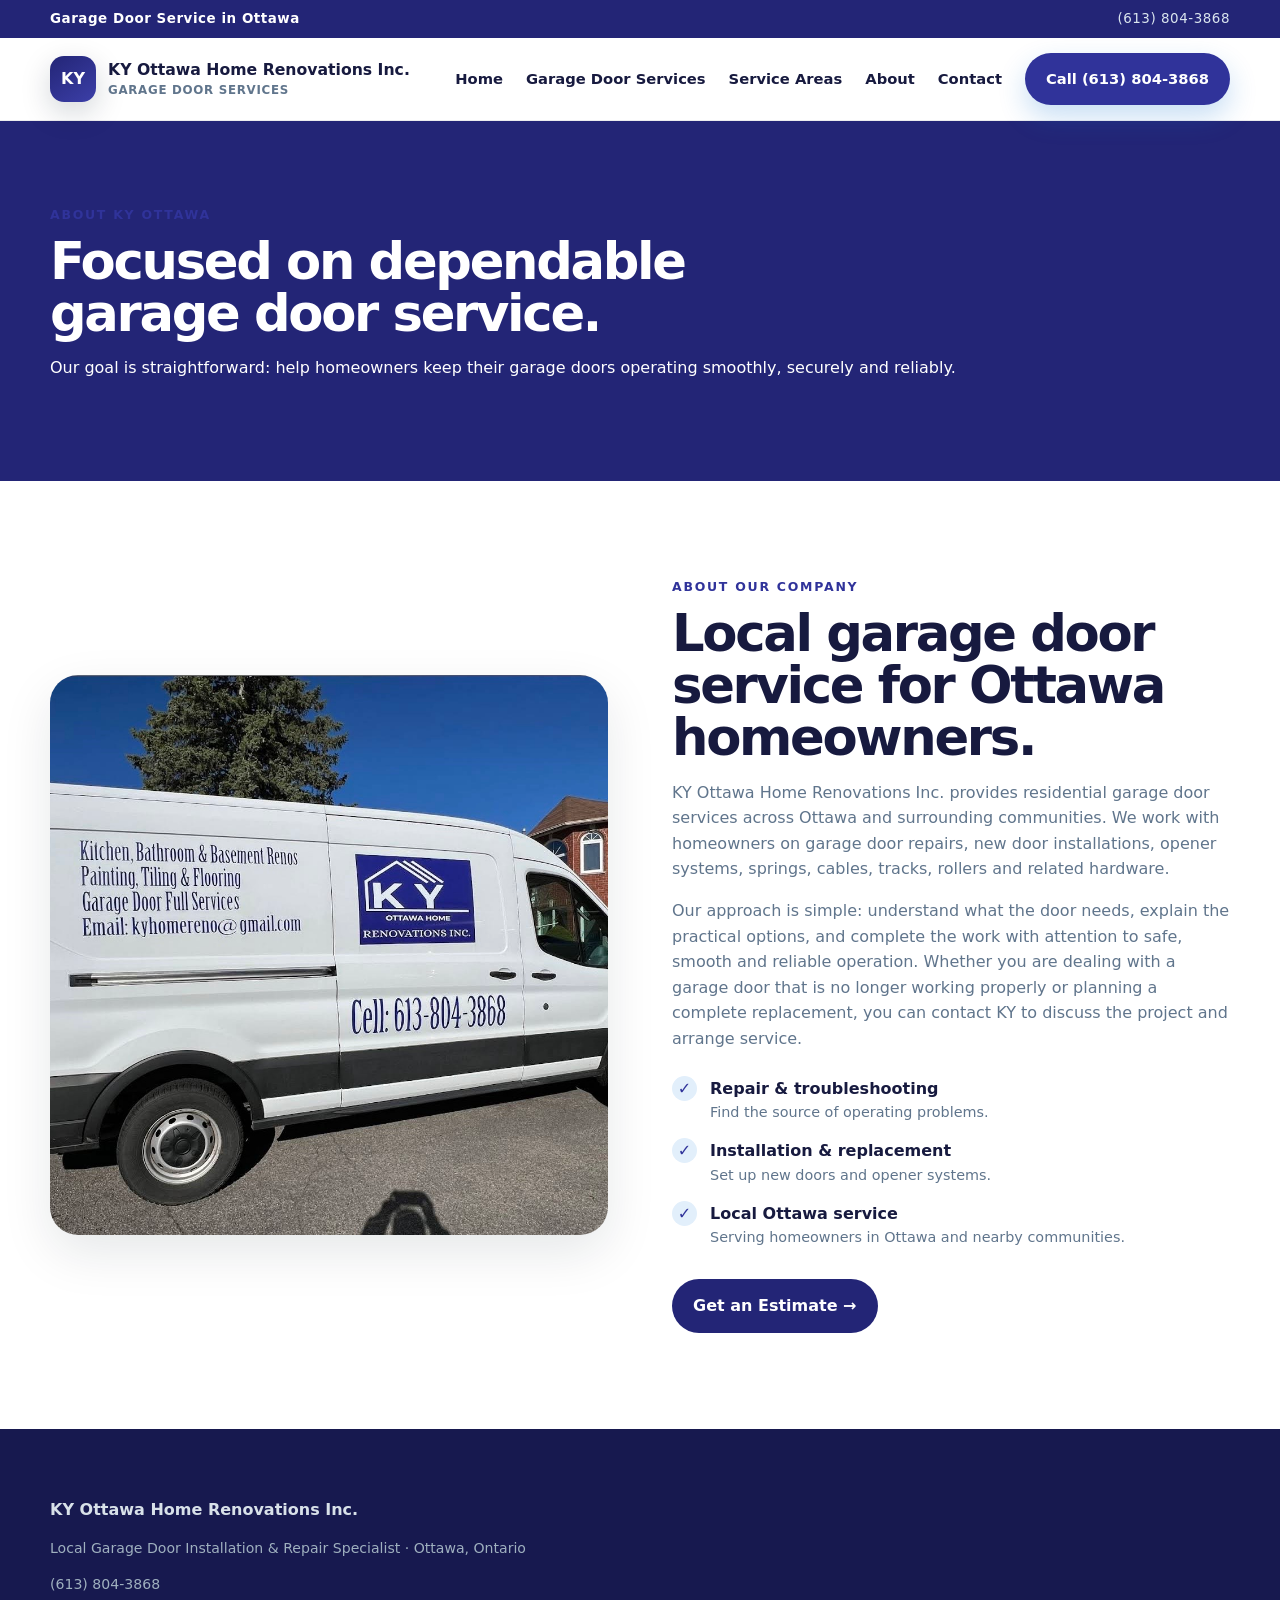
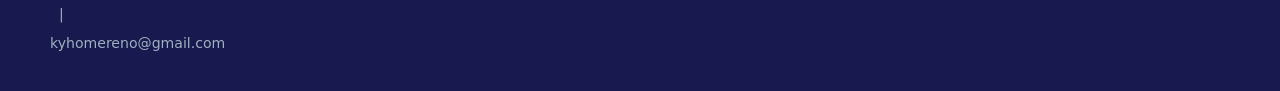
==== about.html @ e950c16e "Clean up footer layout and separators" ====
<!doctype html><html lang="en"><head><meta charset="utf-8"><meta name="viewport" content="width=device-width,initial-scale=1"><title>About Our Garage Door Services | KY Ottawa Home Renovations Inc.</title><link rel="stylesheet" href="styles.css"></head><body><div class="topbar"><div class="container"><strong>Garage Door Service in Ottawa</strong><div class="topbar-right">(613) 804-3868</div></div></div><header class="site-header"><div class="container nav"><a class="brand" href="index.html"><div class="logo-mark">KY</div><div class="brand-copy">KY Ottawa Home Renovations Inc.<span>Garage Door Services</span></div></a><button class="menu-btn">☰</button><nav class="nav-links"><a href="index.html">Home</a><a href="services.html">Garage Door Services</a><a href="areas.html">Service Areas</a><a href="about.html">About</a><a href="contact.html">Contact</a><a class="btn btn-primary" href="tel:+16138043868">Call (613) 804-3868</a></nav></div></header><section class="page-hero"><div class="container"><div class="kicker">About KY Ottawa</div><h1>Focused on dependable garage door service.</h1><p>Our goal is straightforward: help homeowners keep their garage doors operating smoothly, securely and reliably.</p></div></section><section class="section"><div class="container split"><div class="split-photo about-van"></div><div><div class="kicker">About Our Company</div><h2>Local garage door service for Ottawa homeowners.</h2><p>KY Ottawa Home Renovations Inc. provides residential garage door services across Ottawa and surrounding communities. We work with homeowners on garage door repairs, new door installations, opener systems, springs, cables, tracks, rollers and related hardware.</p><p>Our approach is simple: understand what the door needs, explain the practical options, and complete the work with attention to safe, smooth and reliable operation. Whether you are dealing with a garage door that is no longer working properly or planning a complete replacement, you can contact KY to discuss the project and arrange service.</p><div class="checks"><div class="check"><b>✓</b><div><strong>Repair & troubleshooting</strong><span>Find the source of operating problems.</span></div></div><div class="check"><b>✓</b><div><strong>Installation & replacement</strong><span>Set up new doors and opener systems.</span></div></div><div class="check"><b>✓</b><div><strong>Local Ottawa service</strong><span>Serving homeowners in Ottawa and nearby communities.</span></div></div></div><a class="btn btn-dark" href="contact.html">Get an Estimate →</a></div></div></section><footer class="footer"><div class="container"><strong>KY Ottawa Home Renovations Inc.</strong><p>Local Garage Door Installation &amp; Repair Specialist · Ottawa, Ontario</p><p><a href="tel:+16138043868">(613) 804-3868</a> &nbsp; | &nbsp; <a href="mailto:kyhomereno@gmail.com">kyhomereno@gmail.com</a></p></div></footer><script src="script.js"></script></body></html>
---- styles.css ----
:root{--ink:#171a3f;--navy:#232576;--navy-2:#191b5b;--accent:#30339a;--accent-2:#7779d0;--cream:#f2f7fc;--paper:#ffffff;--white:#fff;--muted:#60758c;--line:#d8e5f2;--shadow:0 18px 50px rgba(13,27,42,.10);--radius:22px;--max:1180px}*{box-sizing:border-box}html{scroll-behavior:smooth}body{margin:0;font-family:Inter,ui-sans-serif,system-ui,-apple-system,BlinkMacSystemFont,"Segoe UI",sans-serif;color:var(--ink);background:var(--paper);line-height:1.6}a{color:inherit;text-decoration:none}button,input,textarea,select{font:inherit}.container{width:min(var(--max),calc(100% - 40px));margin:0 auto}.topbar{background:var(--navy);color:#dbe6ef;font-size:.84rem;letter-spacing:.04em}.topbar .container{display:flex;justify-content:space-between;gap:20px;align-items:center;min-height:38px}.topbar strong{color:white}.site-header{position:sticky;top:0;z-index:50;background:rgba(255,255,255,.96);backdrop-filter:blur(12px);border-bottom:1px solid rgba(17,24,39,.08)}.nav{height:82px;display:flex;align-items:center;justify-content:space-between;gap:26px}.brand{display:flex;align-items:center;gap:12px;min-width:230px}.logo-mark{width:46px;height:46px;border-radius:14px;background:linear-gradient(145deg,var(--navy),#3c3fa8);color:white;display:grid;place-items:center;font-weight:900;box-shadow:0 10px 30px rgba(13,27,42,.18)}.brand-copy{font-weight:800;line-height:1.05;font-size:.98rem}.brand-copy span{display:block;font-weight:600;color:var(--muted);font-size:.74rem;margin-top:5px;letter-spacing:.06em;text-transform:uppercase}.nav-links{display:flex;align-items:center;gap:23px;font-weight:700;font-size:.92rem}.nav-links a{position:relative}.btn{display:inline-flex;align-items:center;justify-content:center;gap:9px;border-radius:999px;padding:13px 20px;border:1px solid transparent;font-weight:800;transition:.2s;cursor:pointer}.btn:hover{transform:translateY(-2px)}.btn-primary{background:var(--accent);color:#1a1a1a;box-shadow:0 12px 28px rgba(216,155,74,.26)}.btn-dark{background:var(--navy);color:white}.btn-outline{border-color:rgba(255,255,255,.35);color:white}.btn-light{background:white;color:var(--navy)}.menu-btn{display:none;border:0;background:transparent;font-size:1.6rem;color:var(--navy)}.hero{position:relative;overflow:hidden;background:var(--navy);color:white}.hero-grid{min-height:690px;display:grid;grid-template-columns:1.08fr .92fr;align-items:center;gap:55px;padding:70px 0}.hero:before{content:"";position:absolute;inset:0;background:radial-gradient(circle at 20% 10%,rgba(117,186,255,.24),transparent 32%),radial-gradient(circle at 82% 82%,rgba(22,119,210,.28),transparent 30%)}.eyebrow{display:inline-flex;gap:8px;align-items:center;text-transform:uppercase;letter-spacing:.14em;font-size:.78rem;font-weight:900;color:var(--accent-2);margin-bottom:18px}.eyebrow:before{content:"";width:32px;height:2px;background:currentColor}h1{font-size:clamp(3rem,6vw,5.5rem);line-height:.96;letter-spacing:-.055em;margin:0 0 22px;max-width:760px}.hero p{font-size:1.14rem;max-width:650px;color:#ced8e3;margin:0 0 30px}.hero-actions{display:flex;flex-wrap:wrap;gap:12px;margin-bottom:34px}.hero-trust{display:flex;flex-wrap:wrap;gap:14px 28px;color:#d9e2ea;font-size:.9rem}.hero-trust span:before{content:"✓";color:var(--accent-2);font-weight:900;margin-right:7px}.hero-visual{position:relative;z-index:1}.hero-photo{height:530px;border-radius:30px;box-shadow:0 35px 75px rgba(0,0,0,.32);background:#213b53 url('https://images.unsplash.com/photo-1772016608838-d8d467da27e8?auto=format&fit=crop&fm=jpg&q=82&w=1600') center/cover no-repeat}.hero-card{position:absolute;left:-38px;bottom:34px;background:white;color:var(--ink);padding:21px 24px;border-radius:20px;box-shadow:var(--shadow);max-width:270px}.hero-card strong{display:block;font-size:1.1rem}.hero-card span{font-size:.86rem;color:var(--muted)}.section{padding:96px 0}.section.alt{background:var(--cream)}.section-head{display:flex;justify-content:space-between;gap:32px;align-items:flex-end;margin-bottom:38px}.section-head h2,.split h2,.cta h2,.page-hero h1{font-size:clamp(2.2rem,4vw,4rem);line-height:1.02;letter-spacing:-.045em;margin:0}.section-head p{max-width:560px;color:var(--muted);margin:0}.kicker{text-transform:uppercase;letter-spacing:.14em;color:#30339a;font-weight:900;font-size:.78rem;margin-bottom:10px}.trust-strip{background:white;border-bottom:1px solid var(--line)}.trust-grid{display:grid;grid-template-columns:repeat(4,1fr)}.trust-item{padding:26px 22px;border-right:1px solid var(--line)}.trust-item:last-child{border-right:0}.trust-item strong{display:block}.trust-item span{display:block;color:var(--muted);font-size:.84rem}.card-grid{display:grid;grid-template-columns:repeat(3,1fr);gap:20px}.service-card{background:white;border:1px solid #dce8f4;border-radius:var(--radius);padding:28px;box-shadow:0 8px 26px rgba(13,27,42,.04);transition:.25s}.service-card:hover{transform:translateY(-5px);box-shadow:var(--shadow)}.service-icon{width:48px;height:48px;border-radius:14px;background:#e7f2fc;display:grid;place-items:center;font-size:1.35rem;margin-bottom:20px}.service-card h3{font-size:1.3rem;margin:0 0 8px}.service-card p{color:var(--muted);margin:0 0 18px}.text-link{font-weight:900;color:#30339a;font-size:.9rem}.split{display:grid;grid-template-columns:1fr 1fr;gap:64px;align-items:center}.split-photo{height:560px;border-radius:28px;background:#dce8f4 url('https://images.unsplash.com/photo-1760546120487-ccb54df9838c?auto=format&fit=crop&fm=jpg&q=82&w=1600') center/cover no-repeat;box-shadow:var(--shadow)}.split p{color:var(--muted)}.checks{display:grid;gap:14px;margin:24px 0 30px}.check{display:grid;grid-template-columns:28px 1fr;gap:10px}.check b:first-child{width:25px;height:25px;border-radius:50%;background:#e2effb;color:#30339a;display:grid;place-items:center}.check strong,.check span{display:block}.check span{color:var(--muted);font-size:.9rem}.area-grid{display:grid;grid-template-columns:repeat(3,1fr);gap:14px}.area-card{padding:23px 24px;border:1px solid #dce8f4;border-radius:18px;background:white}.area-card h3{margin:0 0 7px}.area-card p{margin:0;color:var(--muted);font-size:.88rem}.project-grid{display:grid;grid-template-columns:1.25fr .75fr .75fr;grid-template-rows:280px 280px;gap:16px}.project{border-radius:22px;overflow:hidden;position:relative;background:#ddd}.project:first-child{grid-row:1/3}.project:after{content:"";position:absolute;inset:0;background:linear-gradient(transparent 48%,rgba(0,0,0,.7))}.project .label{position:absolute;z-index:2;left:20px;bottom:18px;color:white}.project .label strong,.project .label span{display:block}.p1{background:url('https://images.unsplash.com/photo-1779314687592-7d64bea77e8a?auto=format&fit=crop&fm=jpg&q=80&w=1600') center/cover}.p2{background:url('https://images.unsplash.com/photo-1760546120487-ccb54df9838c?auto=format&fit=crop&fm=jpg&q=80&w=1000') center/cover}.p3{background:url('https://images.unsplash.com/photo-1765959617888-30837a158667?auto=format&fit=crop&fm=jpg&q=80&w=1000') center/cover}.p4{background:url('https://images.unsplash.com/photo-1646592473245-705ee616162a?auto=format&fit=crop&fm=jpg&q=80&w=1000') center/cover}.cta-wrap{padding:42px 0 96px}.cta{background:linear-gradient(135deg,var(--navy),#191b5b);color:white;border-radius:30px;padding:54px;display:flex;align-items:center;justify-content:space-between;gap:40px;box-shadow:var(--shadow)}.cta p{color:#d0dce6;max-width:620px}.cta-actions{display:flex;gap:11px;flex-wrap:wrap}.footer{background:#17194f;color:#d8e1e9;padding:68px 0 22px}.footer-grid{display:grid;grid-template-columns:1.4fr 1fr 1fr 1fr;gap:40px}.footer h4{color:white;margin:0 0 15px}.footer p,.footer a{color:#9fb0bf;font-size:.88rem}.footer a{display:block;margin:7px 0}.footer-bottom{border-top:1px solid rgba(255,255,255,.1);margin-top:45px;padding-top:20px;display:flex;justify-content:space-between;gap:20px;color:#7f93a4;font-size:.8rem}.float-call{position:fixed;right:20px;bottom:20px;z-index:45;width:58px;height:58px;border-radius:50%;display:grid;place-items:center;background:var(--accent);color:#111;font-size:1.35rem;box-shadow:0 12px 30px rgba(13,27,42,.24)}.mobile-bar{display:none}.reveal{opacity:0;transform:translateY(18px);transition:.55s ease}.reveal.visible{opacity:1;transform:none}.page-hero{background:var(--navy);color:white;padding:84px 0}.contact-grid{display:grid;grid-template-columns:.85fr 1.15fr;gap:54px}.contact-panel{background:var(--navy);color:white;padding:40px;border-radius:24px}.form{display:grid;grid-template-columns:1fr 1fr;gap:16px}.field{display:grid;gap:7px}.field.full{grid-column:1/3}.field input,.field textarea,.field select{width:100%;border:1px solid #d5e3f1;background:white;border-radius:13px;padding:13px 14px}.field textarea{min-height:145px}.form-note{font-size:.8rem;color:var(--muted);grid-column:1/3}@media(max-width:980px){.nav-links{display:none;position:absolute;left:20px;right:20px;top:85px;background:white;padding:22px;border-radius:18px;box-shadow:var(--shadow);flex-direction:column;align-items:stretch}.nav-links.open{display:flex}.menu-btn{display:block}.hero-grid{grid-template-columns:1fr}.split,.contact-grid{grid-template-columns:1fr}.card-grid,.area-grid{grid-template-columns:repeat(2,1fr)}.trust-grid{grid-template-columns:repeat(2,1fr)}.project-grid{grid-template-columns:1fr 1fr;grid-template-rows:360px 240px 240px}.project:first-child{grid-column:1/3;grid-row:auto}.footer-grid{grid-template-columns:1fr 1fr}.cta{flex-direction:column;align-items:flex-start}.section-head{align-items:flex-start;flex-direction:column}}@media(max-width:640px){.container{width:min(100% - 28px,var(--max))}.topbar .topbar-right{display:none}.nav{height:72px}.brand-copy{font-size:.84rem}.hero-grid{min-height:0;padding:52px 0 60px}.hero-photo{height:390px}.hero-card{left:10px;right:10px;bottom:14px;max-width:none}.hero-actions .btn{width:100%}.section{padding:72px 0}.card-grid,.area-grid,.trust-grid{grid-template-columns:1fr}.split-photo{height:400px}.project-grid{grid-template-columns:1fr;grid-template-rows:repeat(4,250px)}.project:first-child{grid-column:auto}.cta{padding:36px 26px}.footer-grid{grid-template-columns:1fr}.footer-bottom{flex-direction:column;padding-bottom:60px}.float-call{display:none}.mobile-bar{display:grid;grid-template-columns:1fr 1fr;position:fixed;bottom:0;left:0;right:0;z-index:55;background:white;border-top:1px solid var(--line);padding:9px;gap:8px}.mobile-bar a{padding:12px;border-radius:12px;text-align:center;font-weight:850}.mobile-bar .call{background:var(--navy);color:white}.mobile-bar .quote{background:var(--accent);color:#171717}h1{font-size:3.15rem}.form{grid-template-columns:1fr}.field.full,.form-note{grid-column:auto}}
/* Garage door V2 */
.garage-photo{background-image:url('assets/IMG_9330.jpeg');image-rendering:auto}
.garage-split{background-image:url('assets/IMG_9315.jpeg');background-position:center;background-size:cover}

.ky-gallery{display:grid;grid-template-columns:1.35fr 1fr 1fr;gap:16px}.ky-shot{min-height:330px;border-radius:22px;background-position:center;background-size:cover;box-shadow:var(--shadow)}.ky-shot.one{background-image:url('assets/ky-project-1.webp')}.ky-shot.two{background-image:url('assets/ky-opener.webp')}.ky-shot.three{background-image:url('assets/ky-van.webp')}@media(max-width:800px){.ky-gallery{grid-template-columns:1fr}.ky-shot{min-height:260px}}

/* Make click-to-call CTAs reliably tappable on mobile */
a[href^="tel:"]{position:relative;z-index:60;pointer-events:auto;touch-action:manipulation;-webkit-tap-highlight-color:rgba(216,155,74,.25)}
.hero-actions{position:relative;z-index:20}

.ky-shot.four{background-image:url('assets/ky-project-2.webp')}
.ky-shot.five{background-image:url('assets/ky-project-3.webp')}
.ky-shot.six{background-image:url('assets/ky-project-4.webp')}
.review-card{margin-top:24px;background:#fff;border:1px solid #dce8f4;border-radius:22px;padding:30px;box-shadow:0 8px 26px rgba(13,27,42,.05)}
.review-stars{color:#30339a;font-size:1.35rem;letter-spacing:.08em;margin-bottom:8px}
.review-card blockquote{font-size:1.18rem;margin:0 0 14px;max-width:760px}
.review-card strong,.review-card span{display:block}.review-card span{font-size:.82rem;color:var(--muted)}

.hero-carousel{position:relative;overflow:hidden;background-image:none!important}
.hero-slide{position:absolute;inset:0;background-size:cover;background-position:center;opacity:0;transition:opacity .7s ease}
.hero-slide.active{opacity:1}
.carousel-prev,.carousel-next{position:absolute;z-index:4;top:50%;transform:translateY(-50%);width:44px;height:44px;border:0;border-radius:50%;background:rgba(8,19,30,.72);color:#fff;font-size:30px;line-height:1;cursor:pointer}
.carousel-prev{left:14px}.carousel-next{right:14px}
.carousel-dots{position:absolute;z-index:4;left:50%;bottom:16px;transform:translateX(-50%);display:flex;gap:8px}
.carousel-dots button{width:9px;height:9px;padding:0;border:0;border-radius:50%;background:rgba(255,255,255,.55)}
.carousel-dots button.active{background:#fff;transform:scale(1.25)}

/* Case gallery */
.case-gallery{display:grid;grid-template-columns:repeat(3,1fr);gap:18px}
.case-card{margin:0;background:#fff;border:1px solid #dce8f4;border-radius:22px;overflow:hidden;box-shadow:0 10px 28px rgba(13,27,42,.07)}
.case-card img,.case-bg{display:block;width:100%;height:300px;object-fit:cover;background-size:cover;background-position:center}
.case-card figcaption{padding:18px 20px 20px}
.case-card figcaption strong,.case-card figcaption span{display:block}
.case-card figcaption strong{font-size:1rem;color:var(--navy)}
.case-card figcaption span{font-size:.82rem;color:var(--muted);margin-top:4px}
.case-bg.one{background-image:url('assets/ky-project-1.webp')}
.case-bg.two{background-image:url('assets/ky-opener.webp')}
.case-bg.three{background-image:url('assets/ky-van.webp')}
.case-bg.five{background-image:url('assets/ky-project-3.webp')}
.case-bg.six{background-image:url('assets/ky-project-4.webp')}
@media(max-width:900px){.case-gallery{grid-template-columns:repeat(2,1fr)}}
@media(max-width:600px){.case-gallery{grid-template-columns:1fr}.case-card img,.case-bg{height:280px}}

/* Homepage project carousel */
.hero-gallery{position:relative;transition:background-image .35s ease;background-position:center;background-size:cover}
.gallery-arrow{position:absolute;top:50%;transform:translateY(-50%);z-index:5;width:48px;height:48px;border:0;border-radius:50%;background:rgba(255,255,255,.9);color:#0d1b2a;font-size:2rem;line-height:1;cursor:pointer;box-shadow:0 8px 24px rgba(0,0,0,.18)}
.gallery-prev{left:16px}.gallery-next{right:16px}.gallery-dots{position:absolute;left:50%;bottom:18px;transform:translateX(-50%);display:flex;gap:8px;z-index:5}.gallery-dot{width:9px;height:9px;border-radius:50%;border:0;background:rgba(255,255,255,.55);padding:0;cursor:pointer}.gallery-dot.active{background:white;transform:scale(1.25)}
@media(max-width:640px){.gallery-arrow{width:42px;height:42px}.gallery-prev{left:10px}.gallery-next{right:10px}}

.about-van{background-image:url('assets/IMG_9327.jpeg');background-position:center;background-size:cover}

/* KY van-inspired blue & white brand refresh */
.btn-primary{color:#fff;box-shadow:0 12px 28px rgba(22,119,210,.24)}
.float-call{color:#fff;box-shadow:0 12px 30px rgba(11,79,156,.24)}
.mobile-bar .quote{color:#fff}
.service-card,.area-card,.case-card,.review-card{background:#fff}

/* Match the deep indigo-blue used on the KY service van */
.topbar,.hero,.page-hero{background-color:var(--navy)}

/* Product catalogue sections */
.product-options{display:grid;grid-template-columns:1fr 1fr;gap:20px;margin-top:28px}.product-options>div{background:#fff;border:1px solid var(--line);border-radius:var(--radius);padding:28px}.product-options h3{margin:0 0 8px;color:var(--navy)}.product-options p,.catalog-note{color:var(--muted)}@media(max-width:700px){.product-options{grid-template-columns:1fr}}

/* Contact email CTA */
.contact-email{margin-top:22px}.contact-email strong{display:block;margin-bottom:10px}.contact-email a{display:inline-flex;align-items:center;justify-content:center;min-height:54px;padding:0 24px;border-radius:999px;background:#fff;color:var(--navy);font-weight:800;text-decoration:none;box-shadow:0 10px 24px rgba(0,0,0,.12);transition:transform .2s ease,box-shadow .2s ease}.contact-email a:hover{transform:translateY(-2px);box-shadow:0 14px 28px rgba(0,0,0,.16)}@media(max-width:640px){.contact-email a{width:100%;padding:0 14px;font-size:.95rem}}

/* Match email CTA to the Call button */
.contact-email a{background:var(--accent)!important;color:#fff!important;box-shadow:0 12px 28px rgba(48,51,154,.24)!important;min-height:54px;padding:0 24px;border-radius:999px;font-weight:800}
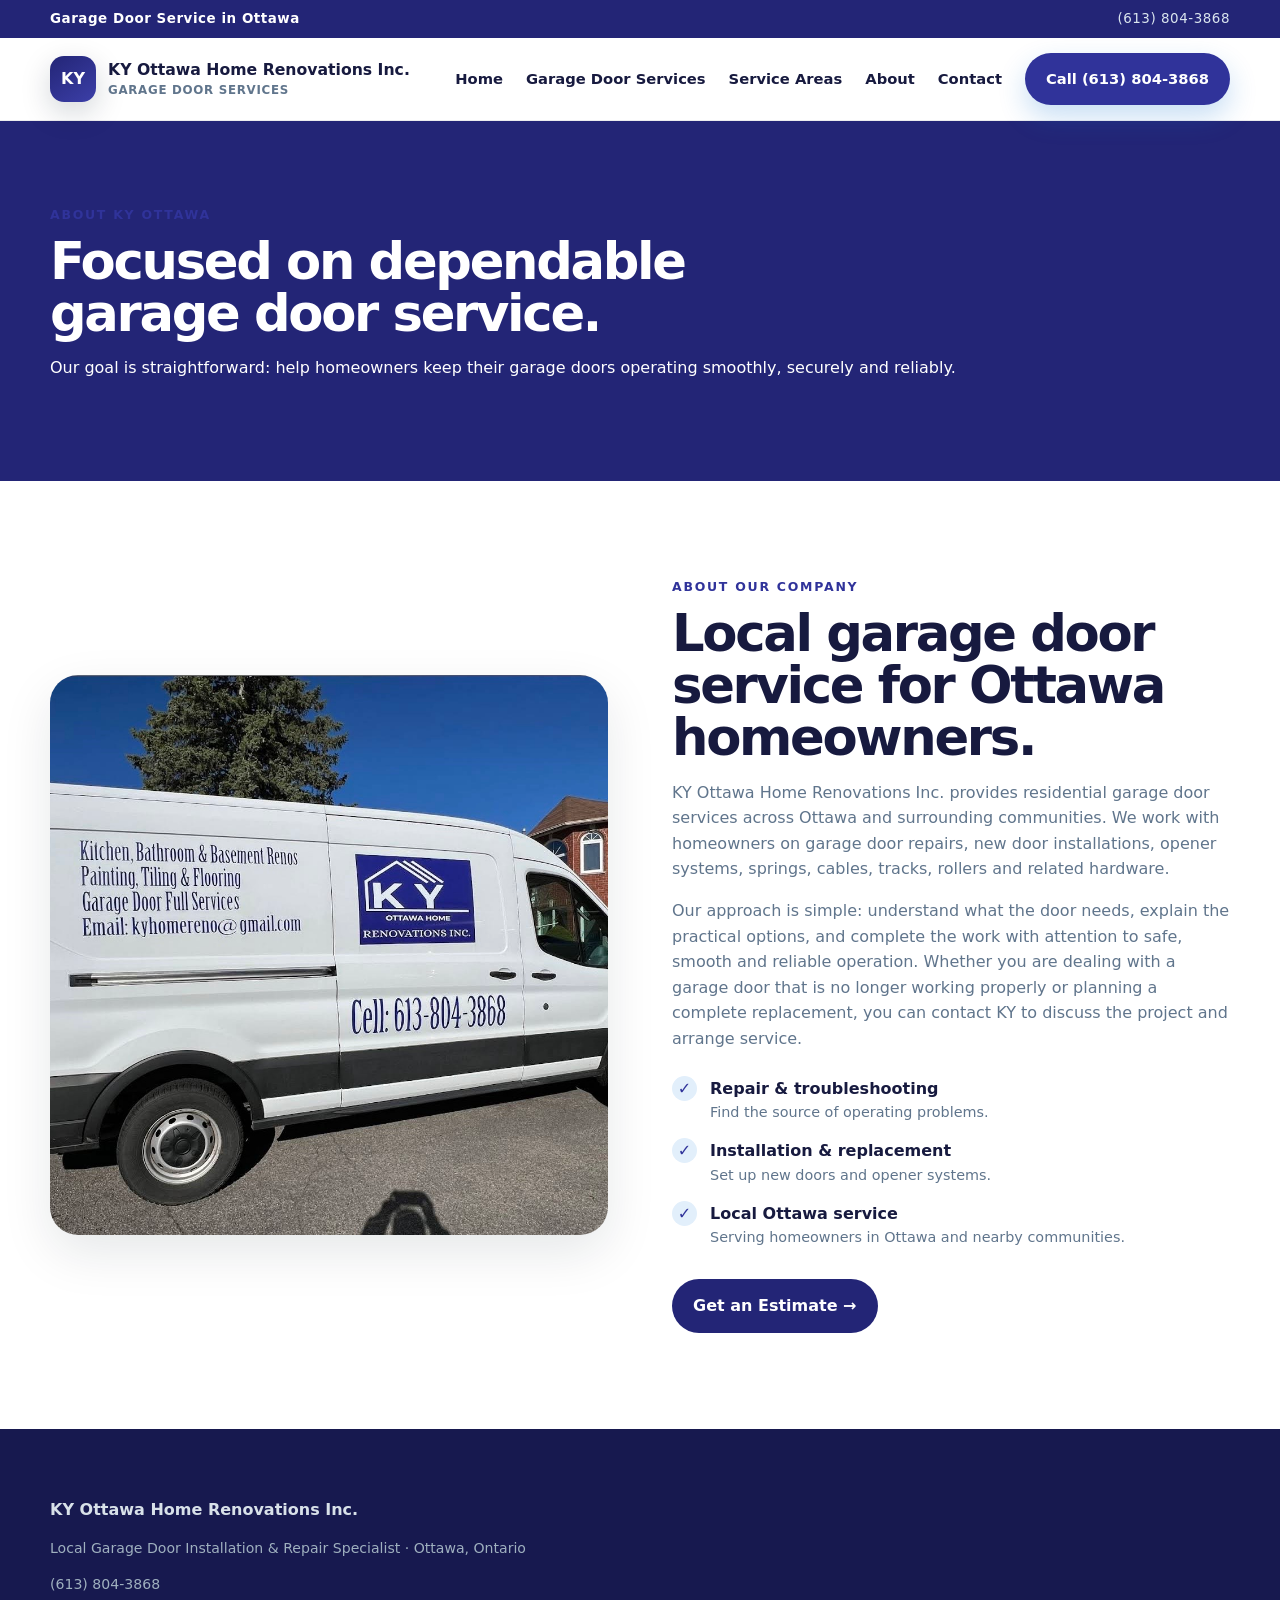
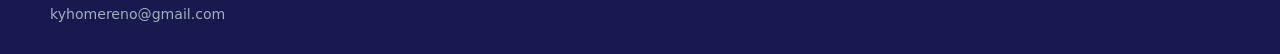
==== commit 44aea11a: "Stack footer contact details cleanly" ====
--- a/about.html
+++ b/about.html
@@ -1 +1 @@
-<!doctype html><html lang="en"><head><meta charset="utf-8"><meta name="viewport" content="width=device-width,initial-scale=1"><title>About Our Garage Door Services | KY Ottawa Home Renovations Inc.</title><link rel="stylesheet" href="styles.css"></head><body><div class="topbar"><div class="container"><strong>Garage Door Service in Ottawa</strong><div class="topbar-right">(613) 804-3868</div></div></div><header class="site-header"><div class="container nav"><a class="brand" href="index.html"><div class="logo-mark">KY</div><div class="brand-copy">KY Ottawa Home Renovations Inc.<span>Garage Door Services</span></div></a><button class="menu-btn">☰</button><nav class="nav-links"><a href="index.html">Home</a><a href="services.html">Garage Door Services</a><a href="areas.html">Service Areas</a><a href="about.html">About</a><a href="contact.html">Contact</a><a class="btn btn-primary" href="tel:+16138043868">Call (613) 804-3868</a></nav></div></header><section class="page-hero"><div class="container"><div class="kicker">About KY Ottawa</div><h1>Focused on dependable garage door service.</h1><p>Our goal is straightforward: help homeowners keep their garage doors operating smoothly, securely and reliably.</p></div></section><section class="section"><div class="container split"><div class="split-photo about-van"></div><div><div class="kicker">About Our Company</div><h2>Local garage door service for Ottawa homeowners.</h2><p>KY Ottawa Home Renovations Inc. provides residential garage door services across Ottawa and surrounding communities. We work with homeowners on garage door repairs, new door installations, opener systems, springs, cables, tracks, rollers and related hardware.</p><p>Our approach is simple: understand what the door needs, explain the practical options, and complete the work with attention to safe, smooth and reliable operation. Whether you are dealing with a garage door that is no longer working properly or planning a complete replacement, you can contact KY to discuss the project and arrange service.</p><div class="checks"><div class="check"><b>✓</b><div><strong>Repair & troubleshooting</strong><span>Find the source of operating problems.</span></div></div><div class="check"><b>✓</b><div><strong>Installation & replacement</strong><span>Set up new doors and opener systems.</span></div></div><div class="check"><b>✓</b><div><strong>Local Ottawa service</strong><span>Serving homeowners in Ottawa and nearby communities.</span></div></div></div><a class="btn btn-dark" href="contact.html">Get an Estimate →</a></div></div></section><footer class="footer"><div class="container"><strong>KY Ottawa Home Renovations Inc.</strong><p>Local Garage Door Installation &amp; Repair Specialist · Ottawa, Ontario</p><p><a href="tel:+16138043868">(613) 804-3868</a> &nbsp; | &nbsp; <a href="mailto:kyhomereno@gmail.com">kyhomereno@gmail.com</a></p></div></footer><script src="script.js"></script></body></html>+<!doctype html><html lang="en"><head><meta charset="utf-8"><meta name="viewport" content="width=device-width,initial-scale=1"><title>About Our Garage Door Services | KY Ottawa Home Renovations Inc.</title><link rel="stylesheet" href="styles.css"></head><body><div class="topbar"><div class="container"><strong>Garage Door Service in Ottawa</strong><div class="topbar-right">(613) 804-3868</div></div></div><header class="site-header"><div class="container nav"><a class="brand" href="index.html"><div class="logo-mark">KY</div><div class="brand-copy">KY Ottawa Home Renovations Inc.<span>Garage Door Services</span></div></a><button class="menu-btn">☰</button><nav class="nav-links"><a href="index.html">Home</a><a href="services.html">Garage Door Services</a><a href="areas.html">Service Areas</a><a href="about.html">About</a><a href="contact.html">Contact</a><a class="btn btn-primary" href="tel:+16138043868">Call (613) 804-3868</a></nav></div></header><section class="page-hero"><div class="container"><div class="kicker">About KY Ottawa</div><h1>Focused on dependable garage door service.</h1><p>Our goal is straightforward: help homeowners keep their garage doors operating smoothly, securely and reliably.</p></div></section><section class="section"><div class="container split"><div class="split-photo about-van"></div><div><div class="kicker">About Our Company</div><h2>Local garage door service for Ottawa homeowners.</h2><p>KY Ottawa Home Renovations Inc. provides residential garage door services across Ottawa and surrounding communities. We work with homeowners on garage door repairs, new door installations, opener systems, springs, cables, tracks, rollers and related hardware.</p><p>Our approach is simple: understand what the door needs, explain the practical options, and complete the work with attention to safe, smooth and reliable operation. Whether you are dealing with a garage door that is no longer working properly or planning a complete replacement, you can contact KY to discuss the project and arrange service.</p><div class="checks"><div class="check"><b>✓</b><div><strong>Repair & troubleshooting</strong><span>Find the source of operating problems.</span></div></div><div class="check"><b>✓</b><div><strong>Installation & replacement</strong><span>Set up new doors and opener systems.</span></div></div><div class="check"><b>✓</b><div><strong>Local Ottawa service</strong><span>Serving homeowners in Ottawa and nearby communities.</span></div></div></div><a class="btn btn-dark" href="contact.html">Get an Estimate →</a></div></div></section><footer class="footer"><div class="container"><strong>KY Ottawa Home Renovations Inc.</strong><p>Local Garage Door Installation &amp; Repair Specialist · Ottawa, Ontario</p><div class="footer-contact"><a href="tel:+16138043868">(613) 804-3868</a><a href="mailto:kyhomereno@gmail.com">kyhomereno@gmail.com</a></div></div></footer><script src="script.js"></script></body></html>
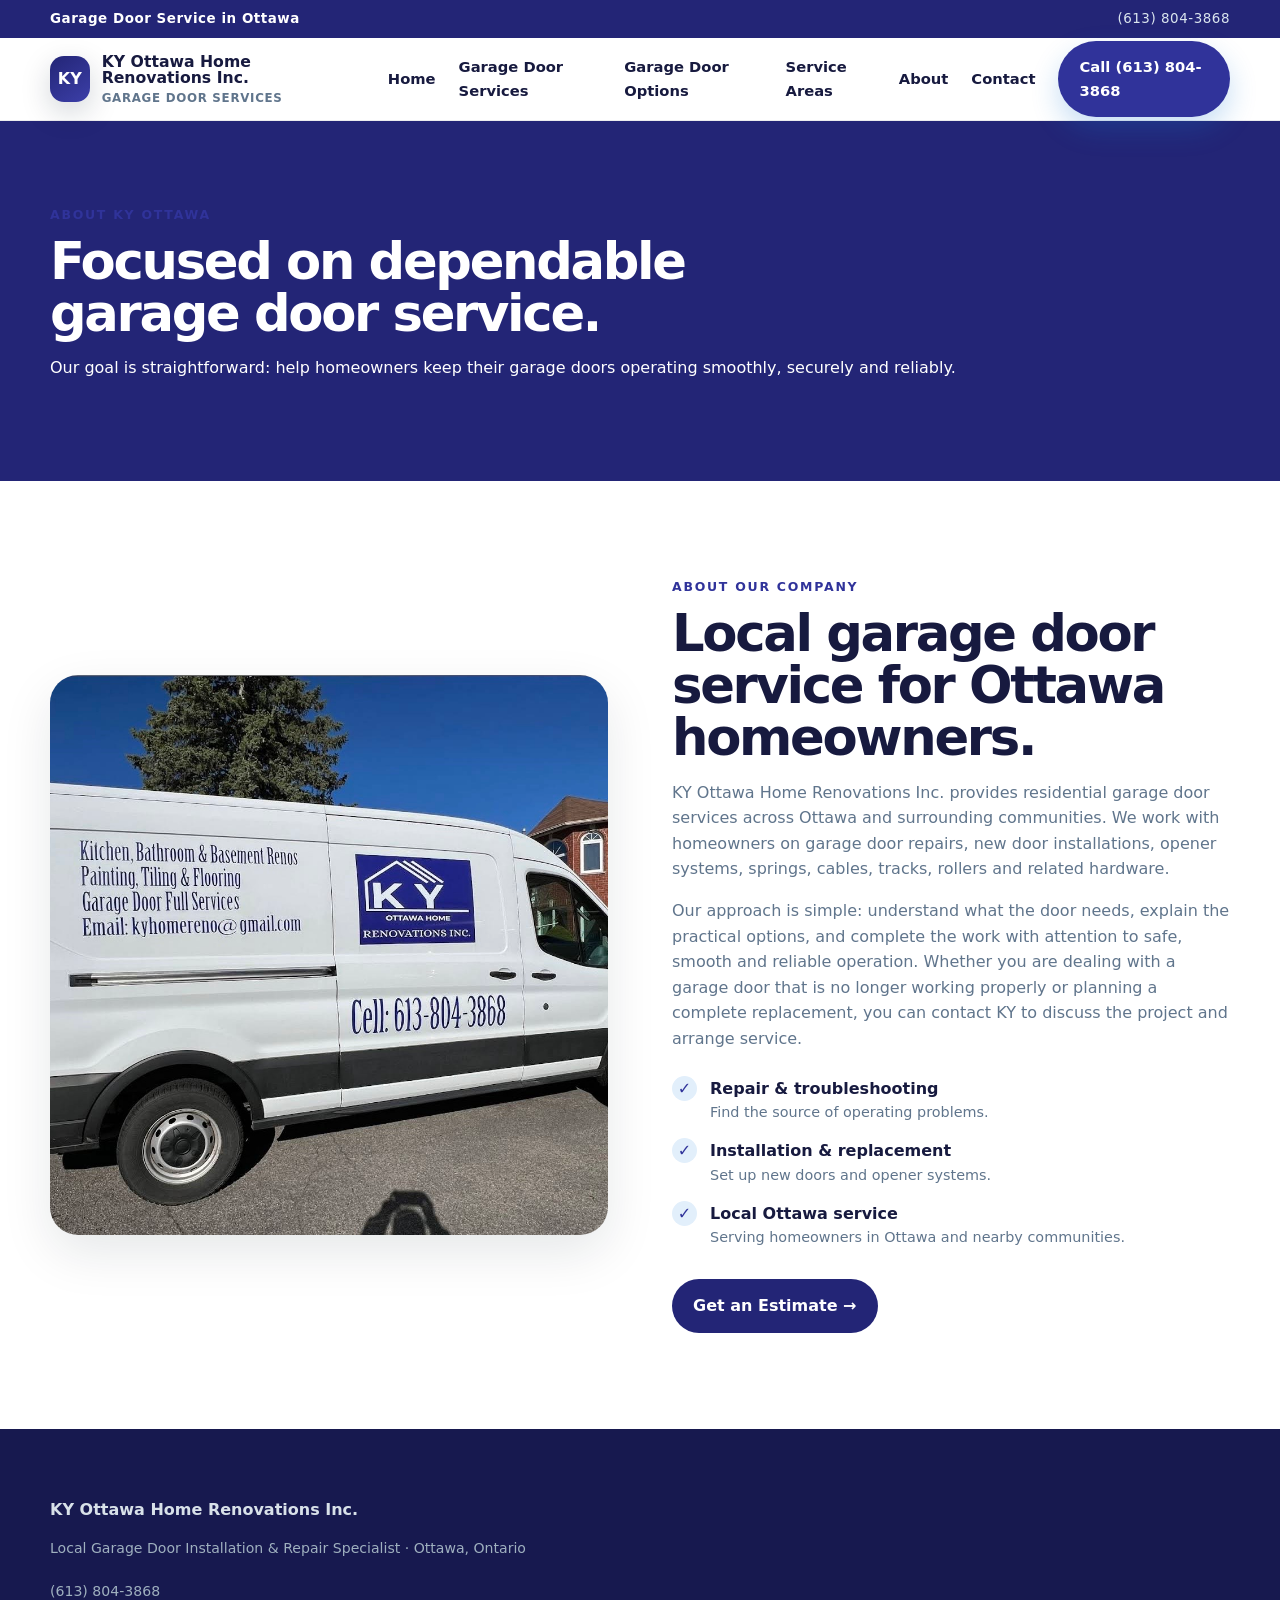
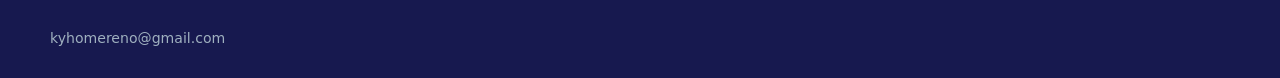
==== commit 9c553342: "Add Garage Door Options to navigation" ====
--- a/about.html
+++ b/about.html
@@ -1 +1 @@
-<!doctype html><html lang="en"><head><meta charset="utf-8"><meta name="viewport" content="width=device-width,initial-scale=1"><title>About Our Garage Door Services | KY Ottawa Home Renovations Inc.</title><link rel="stylesheet" href="styles.css"></head><body><div class="topbar"><div class="container"><strong>Garage Door Service in Ottawa</strong><div class="topbar-right">(613) 804-3868</div></div></div><header class="site-header"><div class="container nav"><a class="brand" href="index.html"><div class="logo-mark">KY</div><div class="brand-copy">KY Ottawa Home Renovations Inc.<span>Garage Door Services</span></div></a><button class="menu-btn">☰</button><nav class="nav-links"><a href="index.html">Home</a><a href="services.html">Garage Door Services</a><a href="areas.html">Service Areas</a><a href="about.html">About</a><a href="contact.html">Contact</a><a class="btn btn-primary" href="tel:+16138043868">Call (613) 804-3868</a></nav></div></header><section class="page-hero"><div class="container"><div class="kicker">About KY Ottawa</div><h1>Focused on dependable garage door service.</h1><p>Our goal is straightforward: help homeowners keep their garage doors operating smoothly, securely and reliably.</p></div></section><section class="section"><div class="container split"><div class="split-photo about-van"></div><div><div class="kicker">About Our Company</div><h2>Local garage door service for Ottawa homeowners.</h2><p>KY Ottawa Home Renovations Inc. provides residential garage door services across Ottawa and surrounding communities. We work with homeowners on garage door repairs, new door installations, opener systems, springs, cables, tracks, rollers and related hardware.</p><p>Our approach is simple: understand what the door needs, explain the practical options, and complete the work with attention to safe, smooth and reliable operation. Whether you are dealing with a garage door that is no longer working properly or planning a complete replacement, you can contact KY to discuss the project and arrange service.</p><div class="checks"><div class="check"><b>✓</b><div><strong>Repair & troubleshooting</strong><span>Find the source of operating problems.</span></div></div><div class="check"><b>✓</b><div><strong>Installation & replacement</strong><span>Set up new doors and opener systems.</span></div></div><div class="check"><b>✓</b><div><strong>Local Ottawa service</strong><span>Serving homeowners in Ottawa and nearby communities.</span></div></div></div><a class="btn btn-dark" href="contact.html">Get an Estimate →</a></div></div></section><footer class="footer"><div class="container"><strong>KY Ottawa Home Renovations Inc.</strong><p>Local Garage Door Installation &amp; Repair Specialist · Ottawa, Ontario</p><div class="footer-contact"><a href="tel:+16138043868">(613) 804-3868</a><a href="mailto:kyhomereno@gmail.com">kyhomereno@gmail.com</a></div></div></footer><script src="script.js"></script></body></html>+<!doctype html><html lang="en"><head><meta charset="utf-8"><meta name="viewport" content="width=device-width,initial-scale=1"><title>About Our Garage Door Services | KY Ottawa Home Renovations Inc.</title><link rel="stylesheet" href="styles.css"></head><body><div class="topbar"><div class="container"><strong>Garage Door Service in Ottawa</strong><div class="topbar-right">(613) 804-3868</div></div></div><header class="site-header"><div class="container nav"><a class="brand" href="index.html"><div class="logo-mark">KY</div><div class="brand-copy">KY Ottawa Home Renovations Inc.<span>Garage Door Services</span></div></a><button class="menu-btn">☰</button><nav class="nav-links"><a href="index.html">Home</a><a href="services.html">Garage Door Services</a><a href="services.html#door-options">Garage Door Options</a><a href="areas.html">Service Areas</a><a href="about.html">About</a><a href="contact.html">Contact</a><a class="btn btn-primary" href="tel:+16138043868">Call (613) 804-3868</a></nav></div></header><section class="page-hero"><div class="container"><div class="kicker">About KY Ottawa</div><h1>Focused on dependable garage door service.</h1><p>Our goal is straightforward: help homeowners keep their garage doors operating smoothly, securely and reliably.</p></div></section><section class="section"><div class="container split"><div class="split-photo about-van"></div><div><div class="kicker">About Our Company</div><h2>Local garage door service for Ottawa homeowners.</h2><p>KY Ottawa Home Renovations Inc. provides residential garage door services across Ottawa and surrounding communities. We work with homeowners on garage door repairs, new door installations, opener systems, springs, cables, tracks, rollers and related hardware.</p><p>Our approach is simple: understand what the door needs, explain the practical options, and complete the work with attention to safe, smooth and reliable operation. Whether you are dealing with a garage door that is no longer working properly or planning a complete replacement, you can contact KY to discuss the project and arrange service.</p><div class="checks"><div class="check"><b>✓</b><div><strong>Repair & troubleshooting</strong><span>Find the source of operating problems.</span></div></div><div class="check"><b>✓</b><div><strong>Installation & replacement</strong><span>Set up new doors and opener systems.</span></div></div><div class="check"><b>✓</b><div><strong>Local Ottawa service</strong><span>Serving homeowners in Ottawa and nearby communities.</span></div></div></div><a class="btn btn-dark" href="contact.html">Get an Estimate →</a></div></div></section><footer class="footer"><div class="container"><strong>KY Ottawa Home Renovations Inc.</strong><p>Local Garage Door Installation &amp; Repair Specialist · Ottawa, Ontario</p><div class="footer-contact"><a href="tel:+16138043868">(613) 804-3868</a><a href="mailto:kyhomereno@gmail.com">kyhomereno@gmail.com</a></div></div></footer><script src="script.js"></script></body></html>
--- a/styles.css
+++ b/styles.css
@@ -67,3 +67,90 @@
 
 /* Match email CTA to the Call button */
 .contact-email a{background:var(--accent)!important;color:#fff!important;box-shadow:0 12px 28px rgba(48,51,154,.24)!important;min-height:54px;padding:0 24px;border-radius:999px;font-weight:800}
+
+/* Clean footer contact layout: no orphan separators */
+.footer-contact{display:flex;flex-direction:column;gap:10px;margin-top:14px}.footer-contact a{display:block;width:max-content;max-width:100%;text-decoration:none}
+
+/* Made in Canada product section */
+.canada-grid{display:grid;grid-template-columns:1fr 1fr;gap:22px}.made-canada .service-card{border-top:4px solid var(--navy)}@media(max-width:760px){.canada-grid{grid-template-columns:1fr}}
+
+/* Full-width Canadian quality feature */
+.canada-feature{position:relative;overflow:hidden;padding:88px 0;background:linear-gradient(110deg,#fff 0%,#f7f9fd 52%,#edf3fb 100%);border-top:1px solid var(--line);border-bottom:1px solid var(--line)}
+.canada-feature-inner{position:relative;z-index:2}
+.canada-feature .kicker{margin-bottom:16px}
+.canada-feature h2{font-size:clamp(2.4rem,5vw,4.7rem);line-height:1.02;margin:0 0 48px;color:var(--ink);letter-spacing:-.04em}
+.canada-feature-grid{display:grid;grid-template-columns:1fr 1fr;gap:0}
+.canada-feature-item{display:grid;grid-template-columns:72px 1fr;gap:22px;padding:8px 46px 8px 0;align-items:start}
+.canada-feature-item+ .canada-feature-item{border-left:1px solid var(--line);padding-left:46px;padding-right:0}
+.canada-feature-item h3{font-size:1.35rem;margin:4px 0 12px;color:var(--ink)}
+.canada-feature-item p{margin:0;color:var(--muted);font-size:1.05rem;line-height:1.7}
+.canada-icon{width:64px;height:64px;border-radius:50%;display:flex;align-items:center;justify-content:center;background:#eef3fb;border:1px solid #dbe4f2;font-size:2rem;color:var(--navy)}
+.canada-bg-mark{position:absolute;right:5%;top:-55px;font-size:280px;opacity:.045;filter:grayscale(1);transform:rotate(8deg);user-select:none}
+@media(max-width:800px){.canada-feature{padding:62px 0}.canada-feature h2{margin-bottom:34px}.canada-feature-grid{grid-template-columns:1fr}.canada-feature-item{grid-template-columns:56px 1fr;padding:0 0 28px;gap:16px}.canada-feature-item+ .canada-feature-item{border-left:0;border-top:1px solid var(--line);padding:28px 0 0}.canada-icon{width:52px;height:52px;font-size:1.55rem}.canada-bg-mark{font-size:190px;right:-25px}}
+
+/* Canadian banner — approved image-two direction */
+.canada-feature{padding:92px 0 96px;background:
+radial-gradient(ellipse at 84% 24%,rgba(213,45,55,.07) 0 7%,transparent 8%),
+radial-gradient(ellipse at 91% 19%,rgba(213,45,55,.045) 0 13%,transparent 14%),
+linear-gradient(110deg,#fff 0%,#fff 45%,#f2f7fd 100%)}
+.canada-feature:after{content:"";position:absolute;right:2%;top:4%;width:360px;height:330px;opacity:.07;background:#d52d37;clip-path:polygon(50% 0,58% 25%,72% 15%,67% 37%,91% 33%,74% 52%,89% 61%,61% 64%,64% 91%,50% 76%,36% 91%,39% 64%,11% 61%,26% 52%,9% 33%,33% 37%,28% 15%,42% 25%);transform:rotate(6deg)}
+.canada-feature .kicker{color:var(--accent);font-weight:900;letter-spacing:.12em}
+.canada-feature h2{max-width:980px;margin-bottom:22px}
+.canada-lead{max-width:880px;margin:0 0 58px;color:var(--muted);font-size:1.18rem;line-height:1.55}
+.canada-feature-grid{position:relative}
+.canada-feature-item{grid-template-columns:76px 1fr;padding-right:54px}
+.canada-feature-item+.canada-feature-item{padding-left:54px}
+.canada-icon{background:#f2f6fc;border-color:#d9e3f1}
+.canada-maple{color:#d52d37}
+.canada-heat{font-family:Georgia,serif;color:var(--navy);font-size:2.2rem}
+@media(max-width:800px){.canada-feature{padding:64px 0}.canada-feature:after{width:220px;height:200px;right:-60px;top:10%}.canada-lead{font-size:1rem;margin-bottom:38px}.canada-feature-item{grid-template-columns:58px 1fr;padding-right:0}.canada-feature-item+.canada-feature-item{padding-left:0}}
+
+/* Exact visual direction for approved Canadian Quality reference */
+.canada-feature{position:relative;isolation:isolate;overflow:hidden;padding:92px 0 96px;background:#fff;border:0}
+.canada-feature:before{content:"";position:absolute;z-index:-3;inset:0;background-image:linear-gradient(90deg,rgba(255,255,255,1) 0%,rgba(255,255,255,.98) 43%,rgba(247,251,255,.77) 61%,rgba(238,246,253,.38) 100%),url("https://commons.wikimedia.org/wiki/Special:FilePath/Parliament%20Hill%2C%20Ottawa.jpg?width=1600");background-size:cover;background-position:center right;background-repeat:no-repeat}
+.canada-feature:after{content:"";position:absolute;z-index:-2;right:-1%;top:-18%;width:470px;height:390px;background:rgba(214,42,52,.11);clip-path:polygon(50% 0,58% 25%,72% 15%,67% 37%,91% 33%,74% 52%,89% 61%,61% 64%,64% 91%,50% 76%,36% 91%,39% 64%,11% 61%,26% 52%,9% 33%,33% 37%,28% 15%,42% 25%);transform:rotate(5deg)}
+.canada-flag-bg{position:absolute;z-index:-1;right:17%;top:-45px;width:300px;height:270px;background:rgba(214,42,52,.075);clip-path:polygon(50% 0,58% 25%,72% 15%,67% 37%,91% 33%,74% 52%,89% 61%,61% 64%,64% 91%,50% 76%,36% 91%,39% 64%,11% 61%,26% 52%,9% 33%,33% 37%,28% 15%,42% 25%)}
+.canada-feature .kicker{color:#30339a;font-weight:900;letter-spacing:.14em;margin-bottom:18px}
+.canada-feature h2{font-size:clamp(3rem,5.1vw,5.2rem);line-height:.98;letter-spacing:-.05em;color:#11163f;margin:0 0 24px;max-width:1000px}
+.canada-lead{max-width:880px;margin:0 0 64px;color:#607894;font-size:1.18rem;line-height:1.55}
+.canada-feature-grid{display:grid;grid-template-columns:1fr 1fr;gap:0;max-width:1180px}
+.canada-feature-item{display:grid;grid-template-columns:92px 1fr;gap:24px;align-items:start;padding:0 54px 0 0}
+.canada-feature-item+.canada-feature-item{border-left:1px solid #d8e1ed;padding:0 0 0 54px}
+.canada-icon{width:82px;height:82px;border-radius:50%;display:flex;align-items:center;justify-content:center;background:rgba(241,246,252,.9);border:1px solid #d9e4f1}
+.canada-icon svg{width:48px;height:48px}
+.canada-feature-item h3{font-size:1.45rem;line-height:1.2;margin:8px 0 16px;color:#11163f}
+.canada-feature-item p{margin:0;color:#607894;font-size:1.05rem;line-height:1.65}
+@media(max-width:800px){.canada-feature{padding:64px 0}.canada-feature:before{background-image:linear-gradient(rgba(255,255,255,.92),rgba(248,251,255,.92)),url("https://commons.wikimedia.org/wiki/Special:FilePath/Parliament%20Hill%2C%20Ottawa.jpg?width=1000");background-position:center}.canada-feature:after,.canada-flag-bg{opacity:.45}.canada-feature h2{font-size:clamp(2.6rem,12vw,4rem)}.canada-lead{font-size:1rem;margin-bottom:40px}.canada-feature-grid{grid-template-columns:1fr}.canada-feature-item{grid-template-columns:68px 1fr;gap:18px;padding:0 0 30px}.canada-feature-item+.canada-feature-item{border-left:0;border-top:1px solid #d8e1ed;padding:30px 0 0}.canada-icon{width:62px;height:62px}.canada-icon svg{width:38px;height:38px}}
+
+/* Canadian flag overlay */
+.canada-feature:after{display:none!important}
+.canada-flag-bg{position:absolute;z-index:-1;right:2.5%;top:18px;width:430px;height:220px;display:grid;grid-template-columns:1fr 2fr 1fr;background:rgba(255,255,255,.36);clip-path:none;transform:rotate(-7deg);opacity:.22;filter:blur(.2px)}
+.canada-flag-bg .flag-bar{background:#d52b1e}
+.canada-flag-bg .flag-leaf{display:flex;align-items:center;justify-content:center;background:#fff}
+.canada-flag-bg .flag-leaf svg{width:112px;height:112px}
+@media(max-width:800px){.canada-flag-bg{right:-100px;top:35px;width:320px;height:164px;opacity:.14}}
+
+/* Use real Ottawa Canadian-flag photography instead of drawn flag artwork */
+.canada-feature:before{background-image:linear-gradient(90deg,#fff 0%,rgba(255,255,255,.97) 36%,rgba(255,255,255,.76) 54%,rgba(246,250,255,.34) 100%),url("https://images.unsplash.com/photo-1578973615934-8d9cdb0792b4?auto=format&fit=crop&q=82&w=2200");background-size:cover;background-position:center right;background-repeat:no-repeat}
+.canada-flag-bg{display:none!important}
+@media(max-width:800px){.canada-feature:before{background-image:linear-gradient(rgba(255,255,255,.88),rgba(248,251,255,.9)),url("https://images.unsplash.com/photo-1578973615934-8d9cdb0792b4?auto=format&fit=crop&q=78&w=1200");background-position:58% center}}
+
+/* Final approved Canadian Quality treatment */
+.canada-feature:before{background-image:linear-gradient(90deg,#fff 0%,rgba(255,255,255,.97) 34%,rgba(255,255,255,.78) 52%,rgba(247,251,255,.30) 100%),url("https://images.unsplash.com/photo-1578973615934-8d9cdb0792b4?auto=format&fit=crop&q=84&w=2200");background-size:cover;background-position:center right}
+.canada-flag-bg{display:none!important}
+.canada-icon:first-child{}
+.canada-feature-item:first-child .canada-icon svg{display:none}
+.canada-feature-item:first-child .canada-icon:after{content:"🇨🇦";font-size:42px;line-height:1}
+@media(max-width:800px){.canada-feature-item:first-child .canada-icon:after{font-size:32px}}
+
+/* Garage door options */
+.options-hero{background:linear-gradient(120deg,#fff,#f2f6fc)}
+.option-section{background:#fff}
+.colour-grid{display:grid;grid-template-columns:repeat(4,1fr);gap:24px;margin-top:36px}
+.colour-card{padding:22px;border:1px solid var(--line);border-radius:18px;background:#fff;text-align:center}
+.colour-card h3{margin:14px 0 0;font-size:1rem}
+.swatch{display:block;width:100%;aspect-ratio:1.18;border-radius:44% 44% 52% 52%;border:1px solid rgba(20,30,55,.12);box-shadow:inset 0 0 22px rgba(255,255,255,.25)}
+.swatch:after{content:"";display:block;width:100%;height:100%;border-radius:inherit;background:repeating-linear-gradient(8deg,transparent 0 5px,rgba(255,255,255,.12) 6px,transparent 7px)}
+.sw-white{background:#f7f5ed}.sw-almond{background:#eee4c8}.sw-sandstone{background:#d8d0bb}.sw-charcoal{background:#756c6d}.sw-brown{background:#806354}.sw-darkbrown{background:#4b4039}.sw-black{background:#36383e}.sw-woodgrain{background:#a18a72}.sw-walnutplank{background:#955a3e}.sw-walnut{background:#60483a}.sw-blackmatt{background:#454542}.wood{border-radius:4px;background-size:100% 100%}
+.option-note{margin-top:24px}
+@media(max-width:900px){.colour-grid{grid-template-columns:repeat(3,1fr)}}@media(max-width:600px){.colour-grid{grid-template-columns:repeat(2,1fr);gap:14px}.colour-card{padding:14px}}
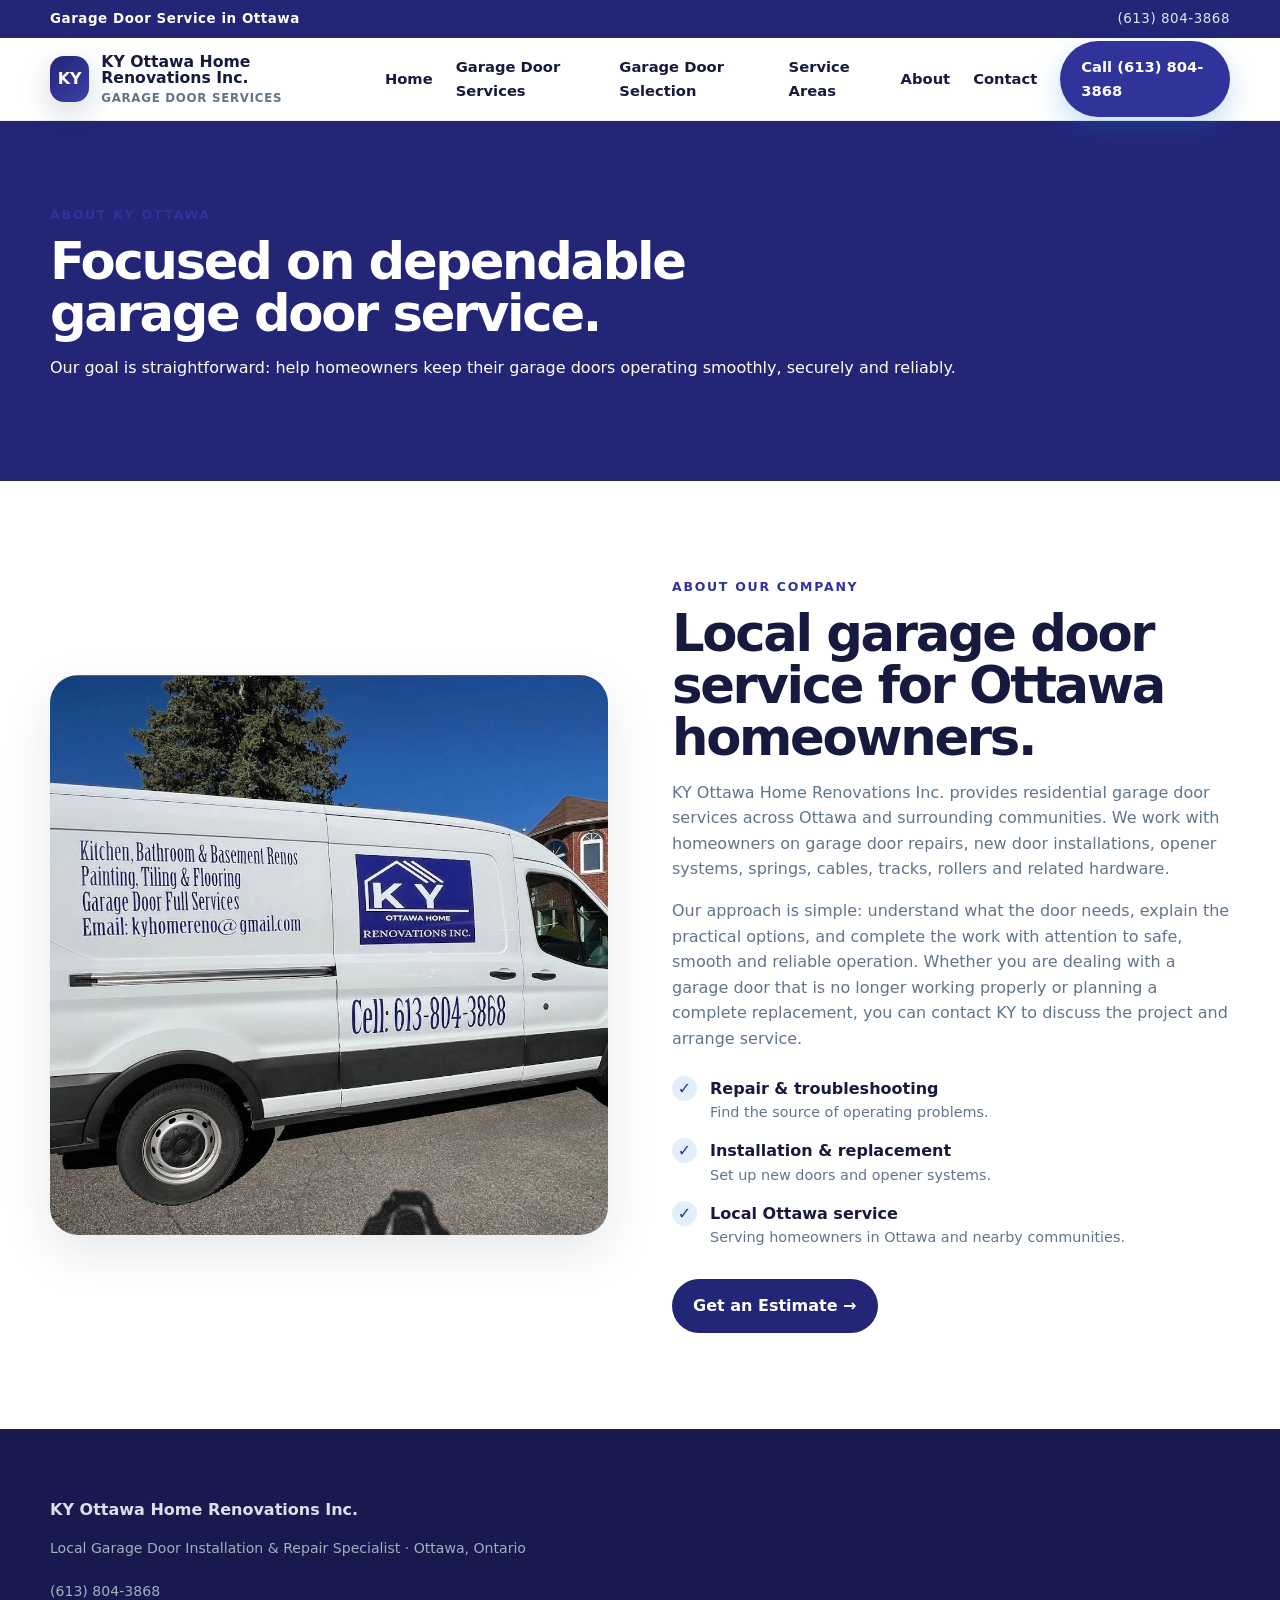
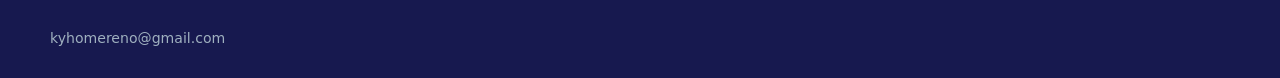
==== commit cc7951fd: "Rename navigation to Garage Door Selection" ====
--- a/about.html
+++ b/about.html
@@ -1 +1 @@
-<!doctype html><html lang="en"><head><meta charset="utf-8"><meta name="viewport" content="width=device-width,initial-scale=1"><title>About Our Garage Door Services | KY Ottawa Home Renovations Inc.</title><link rel="stylesheet" href="styles.css"></head><body><div class="topbar"><div class="container"><strong>Garage Door Service in Ottawa</strong><div class="topbar-right">(613) 804-3868</div></div></div><header class="site-header"><div class="container nav"><a class="brand" href="index.html"><div class="logo-mark">KY</div><div class="brand-copy">KY Ottawa Home Renovations Inc.<span>Garage Door Services</span></div></a><button class="menu-btn">☰</button><nav class="nav-links"><a href="index.html">Home</a><a href="services.html">Garage Door Services</a><a href="services.html#door-options">Garage Door Options</a><a href="areas.html">Service Areas</a><a href="about.html">About</a><a href="contact.html">Contact</a><a class="btn btn-primary" href="tel:+16138043868">Call (613) 804-3868</a></nav></div></header><section class="page-hero"><div class="container"><div class="kicker">About KY Ottawa</div><h1>Focused on dependable garage door service.</h1><p>Our goal is straightforward: help homeowners keep their garage doors operating smoothly, securely and reliably.</p></div></section><section class="section"><div class="container split"><div class="split-photo about-van"></div><div><div class="kicker">About Our Company</div><h2>Local garage door service for Ottawa homeowners.</h2><p>KY Ottawa Home Renovations Inc. provides residential garage door services across Ottawa and surrounding communities. We work with homeowners on garage door repairs, new door installations, opener systems, springs, cables, tracks, rollers and related hardware.</p><p>Our approach is simple: understand what the door needs, explain the practical options, and complete the work with attention to safe, smooth and reliable operation. Whether you are dealing with a garage door that is no longer working properly or planning a complete replacement, you can contact KY to discuss the project and arrange service.</p><div class="checks"><div class="check"><b>✓</b><div><strong>Repair & troubleshooting</strong><span>Find the source of operating problems.</span></div></div><div class="check"><b>✓</b><div><strong>Installation & replacement</strong><span>Set up new doors and opener systems.</span></div></div><div class="check"><b>✓</b><div><strong>Local Ottawa service</strong><span>Serving homeowners in Ottawa and nearby communities.</span></div></div></div><a class="btn btn-dark" href="contact.html">Get an Estimate →</a></div></div></section><footer class="footer"><div class="container"><strong>KY Ottawa Home Renovations Inc.</strong><p>Local Garage Door Installation &amp; Repair Specialist · Ottawa, Ontario</p><div class="footer-contact"><a href="tel:+16138043868">(613) 804-3868</a><a href="mailto:kyhomereno@gmail.com">kyhomereno@gmail.com</a></div></div></footer><script src="script.js"></script></body></html>+<!doctype html><html lang="en"><head><meta charset="utf-8"><meta name="viewport" content="width=device-width,initial-scale=1"><title>About Our Garage Door Services | KY Ottawa Home Renovations Inc.</title><link rel="stylesheet" href="styles.css"></head><body><div class="topbar"><div class="container"><strong>Garage Door Service in Ottawa</strong><div class="topbar-right">(613) 804-3868</div></div></div><header class="site-header"><div class="container nav"><a class="brand" href="index.html"><div class="logo-mark">KY</div><div class="brand-copy">KY Ottawa Home Renovations Inc.<span>Garage Door Services</span></div></a><button class="menu-btn">☰</button><nav class="nav-links"><a href="index.html">Home</a><a href="services.html">Garage Door Services</a><a href="services.html#door-options">Garage Door Selection</a><a href="areas.html">Service Areas</a><a href="about.html">About</a><a href="contact.html">Contact</a><a class="btn btn-primary" href="tel:+16138043868">Call (613) 804-3868</a></nav></div></header><section class="page-hero"><div class="container"><div class="kicker">About KY Ottawa</div><h1>Focused on dependable garage door service.</h1><p>Our goal is straightforward: help homeowners keep their garage doors operating smoothly, securely and reliably.</p></div></section><section class="section"><div class="container split"><div class="split-photo about-van"></div><div><div class="kicker">About Our Company</div><h2>Local garage door service for Ottawa homeowners.</h2><p>KY Ottawa Home Renovations Inc. provides residential garage door services across Ottawa and surrounding communities. We work with homeowners on garage door repairs, new door installations, opener systems, springs, cables, tracks, rollers and related hardware.</p><p>Our approach is simple: understand what the door needs, explain the practical options, and complete the work with attention to safe, smooth and reliable operation. Whether you are dealing with a garage door that is no longer working properly or planning a complete replacement, you can contact KY to discuss the project and arrange service.</p><div class="checks"><div class="check"><b>✓</b><div><strong>Repair & troubleshooting</strong><span>Find the source of operating problems.</span></div></div><div class="check"><b>✓</b><div><strong>Installation & replacement</strong><span>Set up new doors and opener systems.</span></div></div><div class="check"><b>✓</b><div><strong>Local Ottawa service</strong><span>Serving homeowners in Ottawa and nearby communities.</span></div></div></div><a class="btn btn-dark" href="contact.html">Get an Estimate →</a></div></div></section><footer class="footer"><div class="container"><strong>KY Ottawa Home Renovations Inc.</strong><p>Local Garage Door Installation &amp; Repair Specialist · Ottawa, Ontario</p><div class="footer-contact"><a href="tel:+16138043868">(613) 804-3868</a><a href="mailto:kyhomereno@gmail.com">kyhomereno@gmail.com</a></div></div></footer><script src="script.js"></script></body></html>
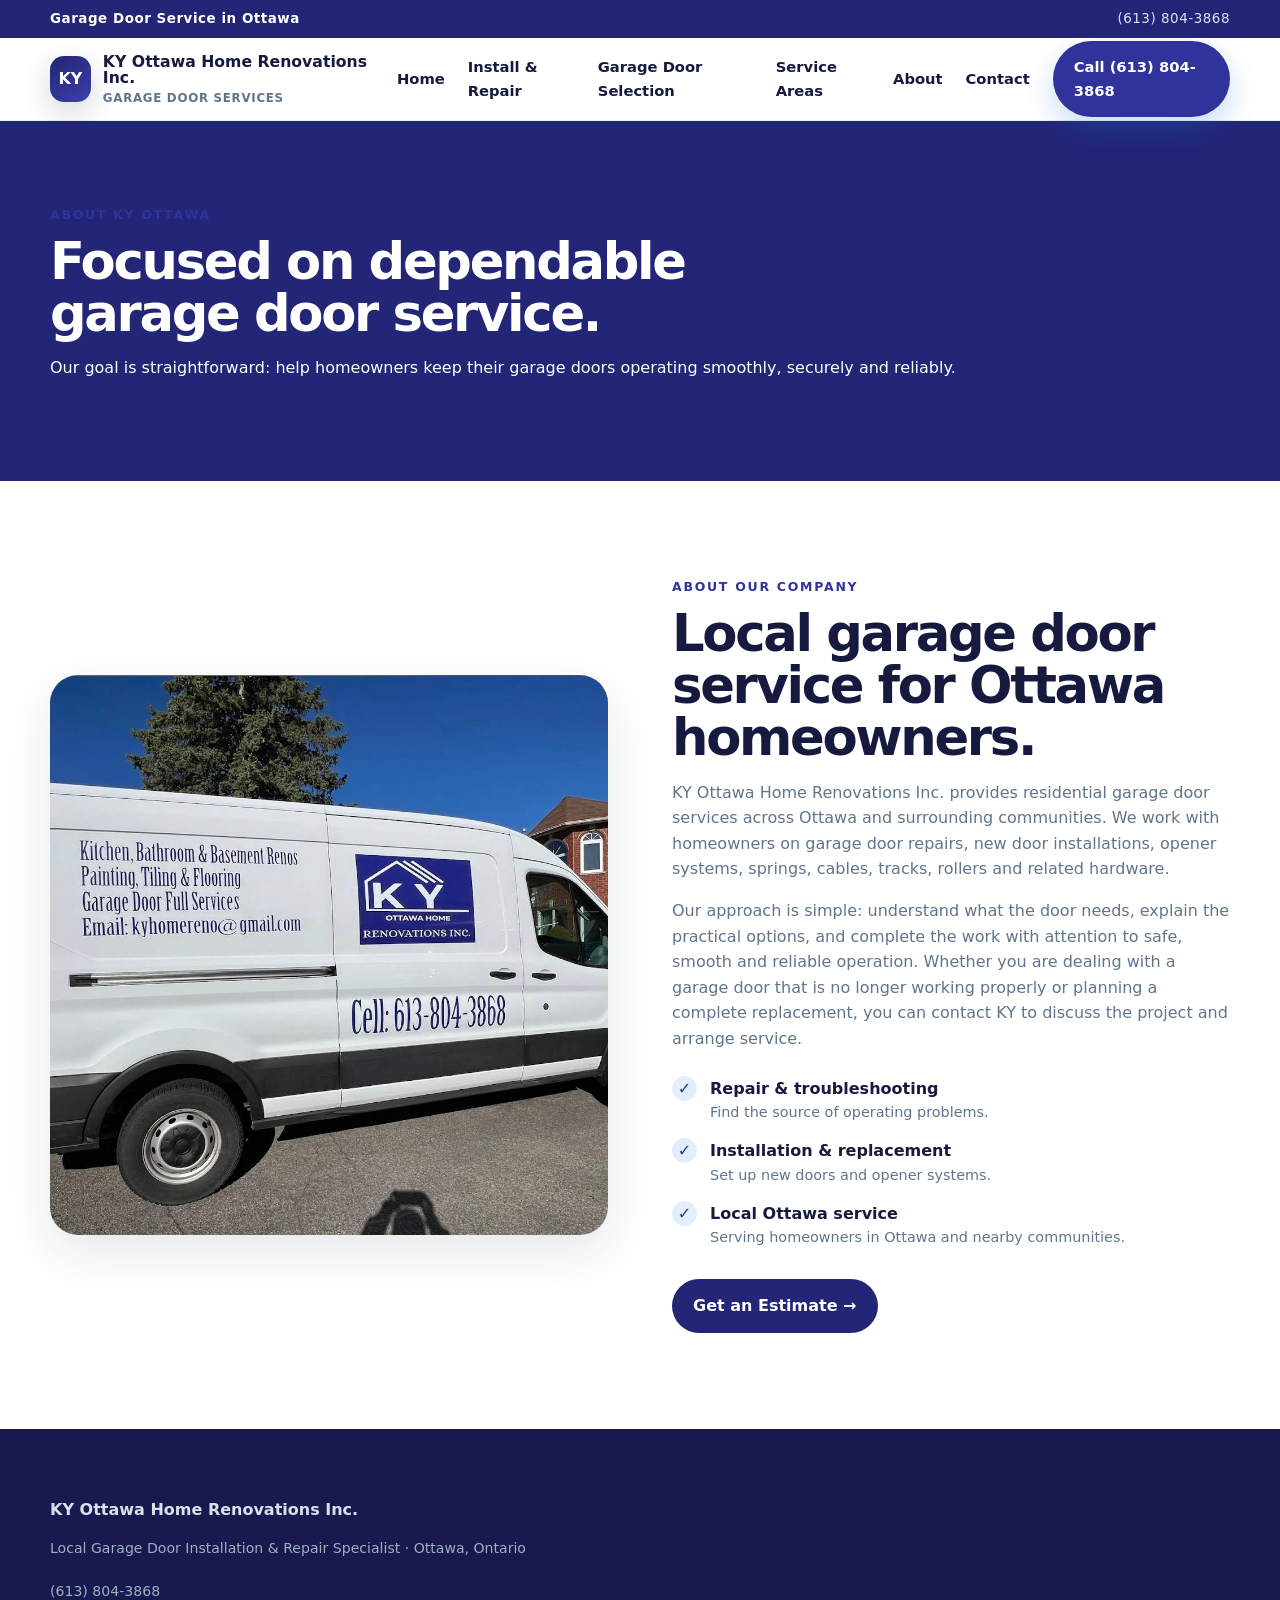
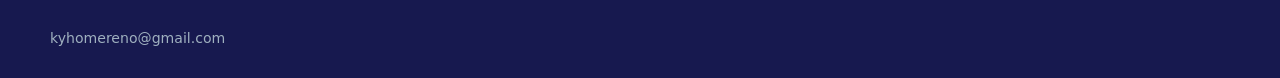
==== commit 79f92e54: "Rename navigation to Install & Repair" ====
--- a/about.html
+++ b/about.html
@@ -1 +1 @@
-<!doctype html><html lang="en"><head><meta charset="utf-8"><meta name="viewport" content="width=device-width,initial-scale=1"><title>About Our Garage Door Services | KY Ottawa Home Renovations Inc.</title><link rel="stylesheet" href="styles.css"></head><body><div class="topbar"><div class="container"><strong>Garage Door Service in Ottawa</strong><div class="topbar-right">(613) 804-3868</div></div></div><header class="site-header"><div class="container nav"><a class="brand" href="index.html"><div class="logo-mark">KY</div><div class="brand-copy">KY Ottawa Home Renovations Inc.<span>Garage Door Services</span></div></a><button class="menu-btn">☰</button><nav class="nav-links"><a href="index.html">Home</a><a href="services.html">Garage Door Services</a><a href="services.html#door-options">Garage Door Selection</a><a href="areas.html">Service Areas</a><a href="about.html">About</a><a href="contact.html">Contact</a><a class="btn btn-primary" href="tel:+16138043868">Call (613) 804-3868</a></nav></div></header><section class="page-hero"><div class="container"><div class="kicker">About KY Ottawa</div><h1>Focused on dependable garage door service.</h1><p>Our goal is straightforward: help homeowners keep their garage doors operating smoothly, securely and reliably.</p></div></section><section class="section"><div class="container split"><div class="split-photo about-van"></div><div><div class="kicker">About Our Company</div><h2>Local garage door service for Ottawa homeowners.</h2><p>KY Ottawa Home Renovations Inc. provides residential garage door services across Ottawa and surrounding communities. We work with homeowners on garage door repairs, new door installations, opener systems, springs, cables, tracks, rollers and related hardware.</p><p>Our approach is simple: understand what the door needs, explain the practical options, and complete the work with attention to safe, smooth and reliable operation. Whether you are dealing with a garage door that is no longer working properly or planning a complete replacement, you can contact KY to discuss the project and arrange service.</p><div class="checks"><div class="check"><b>✓</b><div><strong>Repair & troubleshooting</strong><span>Find the source of operating problems.</span></div></div><div class="check"><b>✓</b><div><strong>Installation & replacement</strong><span>Set up new doors and opener systems.</span></div></div><div class="check"><b>✓</b><div><strong>Local Ottawa service</strong><span>Serving homeowners in Ottawa and nearby communities.</span></div></div></div><a class="btn btn-dark" href="contact.html">Get an Estimate →</a></div></div></section><footer class="footer"><div class="container"><strong>KY Ottawa Home Renovations Inc.</strong><p>Local Garage Door Installation &amp; Repair Specialist · Ottawa, Ontario</p><div class="footer-contact"><a href="tel:+16138043868">(613) 804-3868</a><a href="mailto:kyhomereno@gmail.com">kyhomereno@gmail.com</a></div></div></footer><script src="script.js"></script></body></html>+<!doctype html><html lang="en"><head><meta charset="utf-8"><meta name="viewport" content="width=device-width,initial-scale=1"><title>About Our Garage Door Services | KY Ottawa Home Renovations Inc.</title><link rel="stylesheet" href="styles.css"></head><body><div class="topbar"><div class="container"><strong>Garage Door Service in Ottawa</strong><div class="topbar-right">(613) 804-3868</div></div></div><header class="site-header"><div class="container nav"><a class="brand" href="index.html"><div class="logo-mark">KY</div><div class="brand-copy">KY Ottawa Home Renovations Inc.<span>Garage Door Services</span></div></a><button class="menu-btn">☰</button><nav class="nav-links"><a href="index.html">Home</a><a href="services.html">Install &amp; Repair</a><a href="services.html#door-options">Garage Door Selection</a><a href="areas.html">Service Areas</a><a href="about.html">About</a><a href="contact.html">Contact</a><a class="btn btn-primary" href="tel:+16138043868">Call (613) 804-3868</a></nav></div></header><section class="page-hero"><div class="container"><div class="kicker">About KY Ottawa</div><h1>Focused on dependable garage door service.</h1><p>Our goal is straightforward: help homeowners keep their garage doors operating smoothly, securely and reliably.</p></div></section><section class="section"><div class="container split"><div class="split-photo about-van"></div><div><div class="kicker">About Our Company</div><h2>Local garage door service for Ottawa homeowners.</h2><p>KY Ottawa Home Renovations Inc. provides residential garage door services across Ottawa and surrounding communities. We work with homeowners on garage door repairs, new door installations, opener systems, springs, cables, tracks, rollers and related hardware.</p><p>Our approach is simple: understand what the door needs, explain the practical options, and complete the work with attention to safe, smooth and reliable operation. Whether you are dealing with a garage door that is no longer working properly or planning a complete replacement, you can contact KY to discuss the project and arrange service.</p><div class="checks"><div class="check"><b>✓</b><div><strong>Repair & troubleshooting</strong><span>Find the source of operating problems.</span></div></div><div class="check"><b>✓</b><div><strong>Installation & replacement</strong><span>Set up new doors and opener systems.</span></div></div><div class="check"><b>✓</b><div><strong>Local Ottawa service</strong><span>Serving homeowners in Ottawa and nearby communities.</span></div></div></div><a class="btn btn-dark" href="contact.html">Get an Estimate →</a></div></div></section><footer class="footer"><div class="container"><strong>KY Ottawa Home Renovations Inc.</strong><p>Local Garage Door Installation &amp; Repair Specialist · Ottawa, Ontario</p><div class="footer-contact"><a href="tel:+16138043868">(613) 804-3868</a><a href="mailto:kyhomereno@gmail.com">kyhomereno@gmail.com</a></div></div></footer><script src="script.js"></script></body></html>
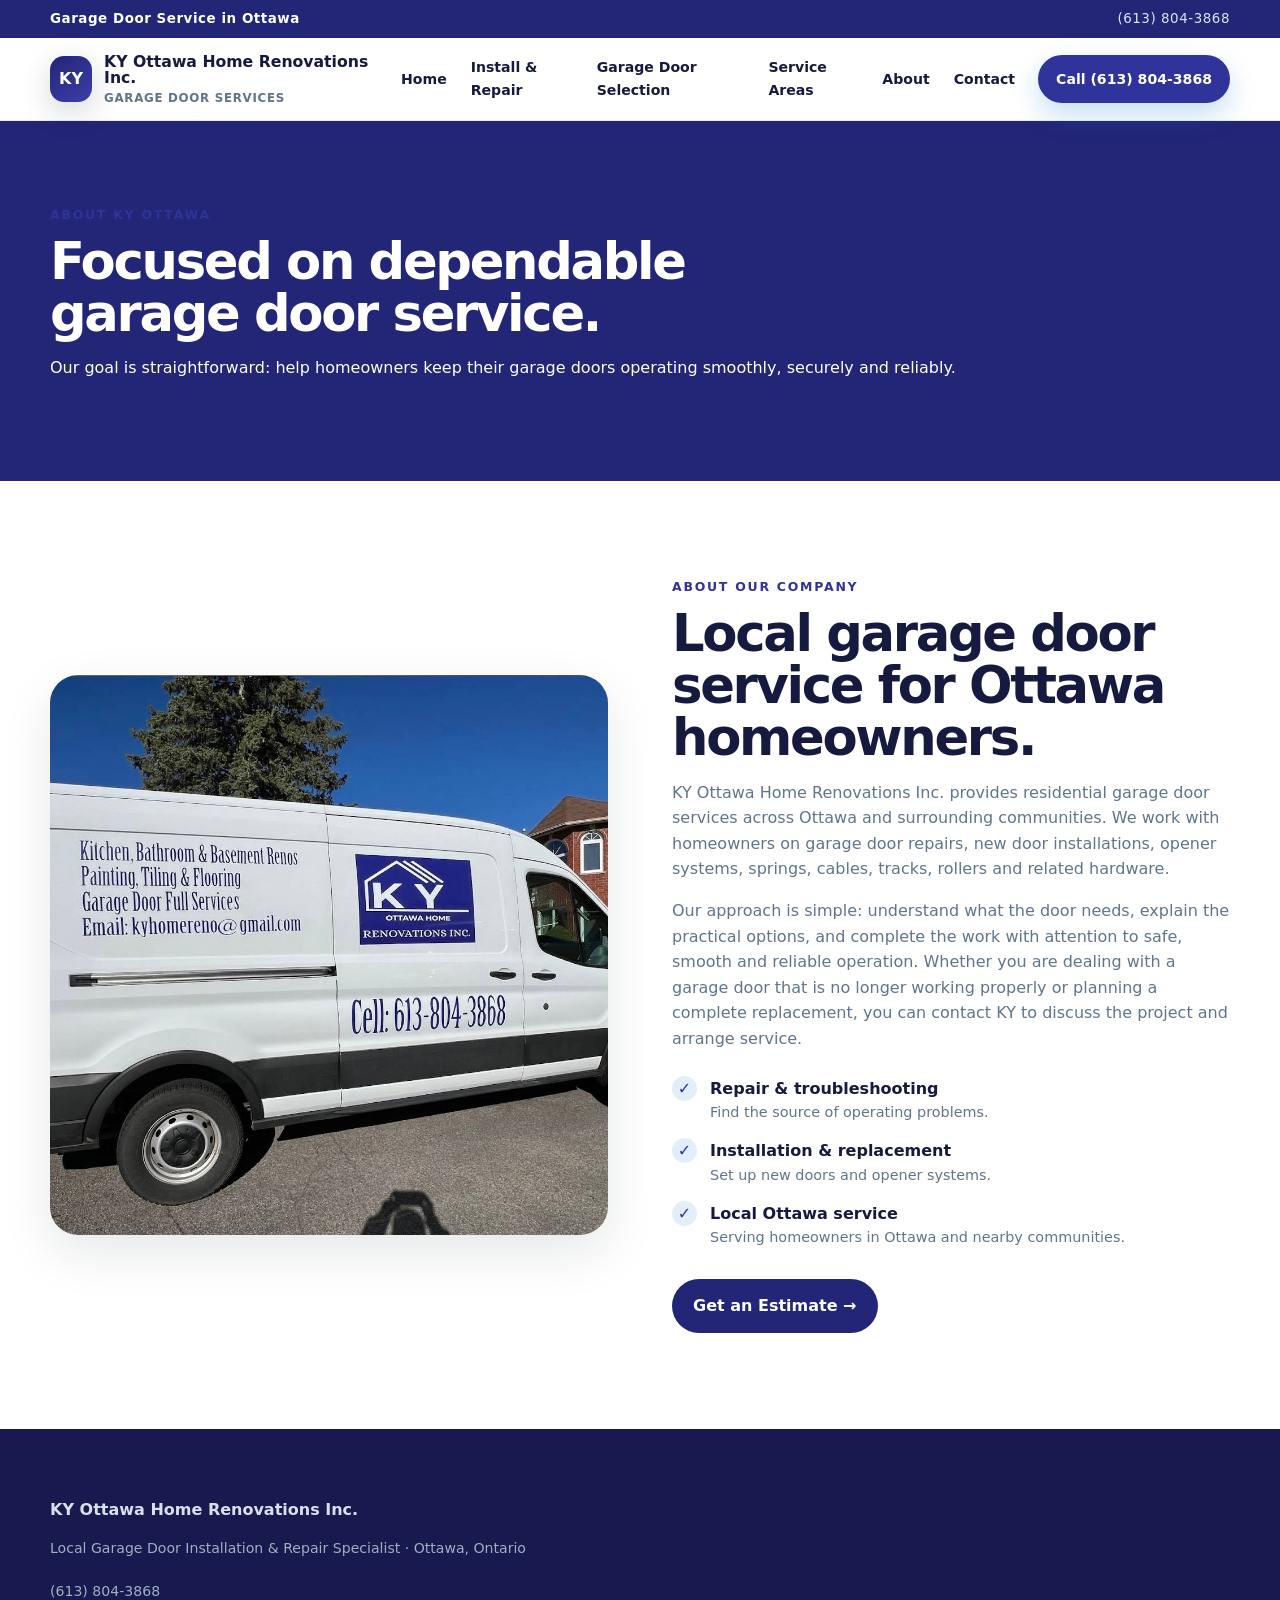
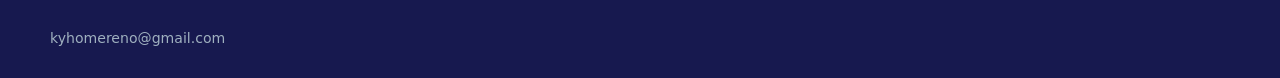
==== commit 891d4cb7: "Link navigation to garage door selection gallery" ====
--- a/about.html
+++ b/about.html
@@ -1 +1 @@
-<!doctype html><html lang="en"><head><meta charset="utf-8"><meta name="viewport" content="width=device-width,initial-scale=1"><title>About Our Garage Door Services | KY Ottawa Home Renovations Inc.</title><link rel="stylesheet" href="styles.css"></head><body><div class="topbar"><div class="container"><strong>Garage Door Service in Ottawa</strong><div class="topbar-right">(613) 804-3868</div></div></div><header class="site-header"><div class="container nav"><a class="brand" href="index.html"><div class="logo-mark">KY</div><div class="brand-copy">KY Ottawa Home Renovations Inc.<span>Garage Door Services</span></div></a><button class="menu-btn">☰</button><nav class="nav-links"><a href="index.html">Home</a><a href="services.html">Install &amp; Repair</a><a href="services.html#door-options">Garage Door Selection</a><a href="areas.html">Service Areas</a><a href="about.html">About</a><a href="contact.html">Contact</a><a class="btn btn-primary" href="tel:+16138043868">Call (613) 804-3868</a></nav></div></header><section class="page-hero"><div class="container"><div class="kicker">About KY Ottawa</div><h1>Focused on dependable garage door service.</h1><p>Our goal is straightforward: help homeowners keep their garage doors operating smoothly, securely and reliably.</p></div></section><section class="section"><div class="container split"><div class="split-photo about-van"></div><div><div class="kicker">About Our Company</div><h2>Local garage door service for Ottawa homeowners.</h2><p>KY Ottawa Home Renovations Inc. provides residential garage door services across Ottawa and surrounding communities. We work with homeowners on garage door repairs, new door installations, opener systems, springs, cables, tracks, rollers and related hardware.</p><p>Our approach is simple: understand what the door needs, explain the practical options, and complete the work with attention to safe, smooth and reliable operation. Whether you are dealing with a garage door that is no longer working properly or planning a complete replacement, you can contact KY to discuss the project and arrange service.</p><div class="checks"><div class="check"><b>✓</b><div><strong>Repair & troubleshooting</strong><span>Find the source of operating problems.</span></div></div><div class="check"><b>✓</b><div><strong>Installation & replacement</strong><span>Set up new doors and opener systems.</span></div></div><div class="check"><b>✓</b><div><strong>Local Ottawa service</strong><span>Serving homeowners in Ottawa and nearby communities.</span></div></div></div><a class="btn btn-dark" href="contact.html">Get an Estimate →</a></div></div></section><footer class="footer"><div class="container"><strong>KY Ottawa Home Renovations Inc.</strong><p>Local Garage Door Installation &amp; Repair Specialist · Ottawa, Ontario</p><div class="footer-contact"><a href="tel:+16138043868">(613) 804-3868</a><a href="mailto:kyhomereno@gmail.com">kyhomereno@gmail.com</a></div></div></footer><script src="script.js"></script></body></html>+<!doctype html><html lang="en"><head><meta charset="utf-8"><meta name="viewport" content="width=device-width,initial-scale=1"><title>About Our Garage Door Services | KY Ottawa Home Renovations Inc.</title><link rel="stylesheet" href="styles.css"></head><body><div class="topbar"><div class="container"><strong>Garage Door Service in Ottawa</strong><div class="topbar-right">(613) 804-3868</div></div></div><header class="site-header"><div class="container nav"><a class="brand" href="index.html"><div class="logo-mark">KY</div><div class="brand-copy">KY Ottawa Home Renovations Inc.<span>Garage Door Services</span></div></a><button class="menu-btn">☰</button><nav class="nav-links"><a href="index.html">Home</a><a href="services.html">Install &amp; Repair</a><a href="selection.html">Garage Door Selection</a><a href="areas.html">Service Areas</a><a href="about.html">About</a><a href="contact.html">Contact</a><a class="btn btn-primary" href="tel:+16138043868">Call (613) 804-3868</a></nav></div></header><section class="page-hero"><div class="container"><div class="kicker">About KY Ottawa</div><h1>Focused on dependable garage door service.</h1><p>Our goal is straightforward: help homeowners keep their garage doors operating smoothly, securely and reliably.</p></div></section><section class="section"><div class="container split"><div class="split-photo about-van"></div><div><div class="kicker">About Our Company</div><h2>Local garage door service for Ottawa homeowners.</h2><p>KY Ottawa Home Renovations Inc. provides residential garage door services across Ottawa and surrounding communities. We work with homeowners on garage door repairs, new door installations, opener systems, springs, cables, tracks, rollers and related hardware.</p><p>Our approach is simple: understand what the door needs, explain the practical options, and complete the work with attention to safe, smooth and reliable operation. Whether you are dealing with a garage door that is no longer working properly or planning a complete replacement, you can contact KY to discuss the project and arrange service.</p><div class="checks"><div class="check"><b>✓</b><div><strong>Repair & troubleshooting</strong><span>Find the source of operating problems.</span></div></div><div class="check"><b>✓</b><div><strong>Installation & replacement</strong><span>Set up new doors and opener systems.</span></div></div><div class="check"><b>✓</b><div><strong>Local Ottawa service</strong><span>Serving homeowners in Ottawa and nearby communities.</span></div></div></div><a class="btn btn-dark" href="contact.html">Get an Estimate →</a></div></div></section><footer class="footer"><div class="container"><strong>KY Ottawa Home Renovations Inc.</strong><p>Local Garage Door Installation &amp; Repair Specialist · Ottawa, Ontario</p><div class="footer-contact"><a href="tel:+16138043868">(613) 804-3868</a><a href="mailto:kyhomereno@gmail.com">kyhomereno@gmail.com</a></div></div></footer><script src="script.js"></script></body></html>
--- a/styles.css
+++ b/styles.css
@@ -154,3 +154,12 @@
 .sw-white{background:#f7f5ed}.sw-almond{background:#eee4c8}.sw-sandstone{background:#d8d0bb}.sw-charcoal{background:#756c6d}.sw-brown{background:#806354}.sw-darkbrown{background:#4b4039}.sw-black{background:#36383e}.sw-woodgrain{background:#a18a72}.sw-walnutplank{background:#955a3e}.sw-walnut{background:#60483a}.sw-blackmatt{background:#454542}.wood{border-radius:4px;background-size:100% 100%}
 .option-note{margin-top:24px}
 @media(max-width:900px){.colour-grid{grid-template-columns:repeat(3,1fr)}}@media(max-width:600px){.colour-grid{grid-template-columns:repeat(2,1fr);gap:14px}.colour-card{padding:14px}}
+
+/* Tighter desktop navigation spacing */
+@media(min-width:981px){
+  .nav{gap:16px}
+  .brand{min-width:0;flex:0 1 330px}
+  .nav-links{flex:1;justify-content:flex-end;gap:14px;font-size:.88rem}
+  .nav-links>a:not(.btn){padding:8px 5px}
+  .nav-links .btn{margin-left:4px;padding:12px 17px;white-space:nowrap}
+}
